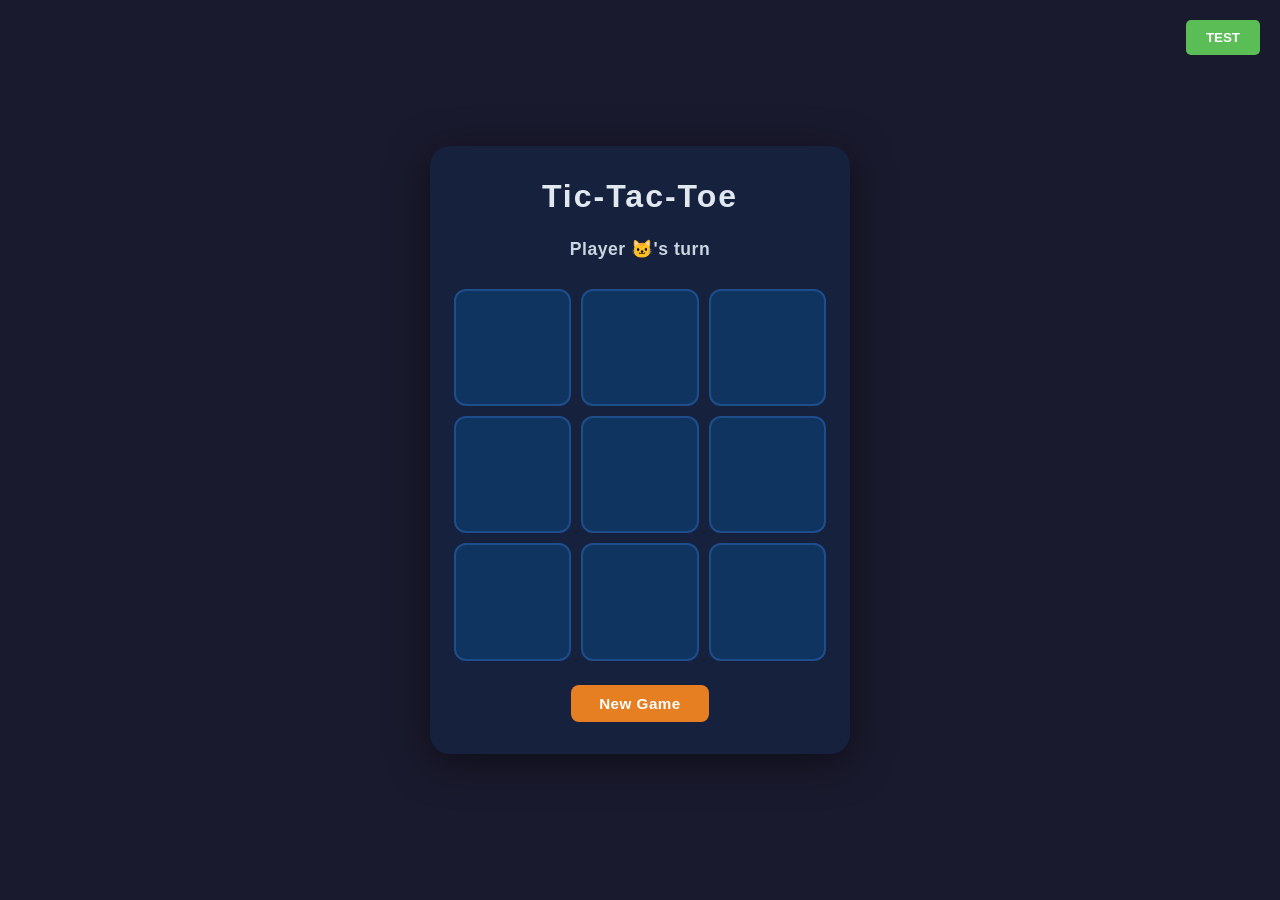
==== index.html @ 5aa10eed "experimento parte 2 2211721" ====
<!DOCTYPE html>
<html lang="en">
<head>
  <meta charset="UTF-8" />
  <meta name="viewport" content="width=device-width, initial-scale=1.0" />
  <title>Tic-Tac-Toe</title>
  <link rel="stylesheet" href="style.css" />
  <style>
    .test-btn {
      position: absolute;
      top: 20px;
      right: 20px;
      background-color: #5bbd56;
      color: white;
      border: none;
      padding: 10px 20px;
      border-radius: 5px;
      cursor: pointer;
      font-weight: bold;
    }
    .test-btn:hover {
      background-color: #4CAF50;
    }
  </style>
</head>
<body>
  <div class="container">
    <button class="test-btn" onclick="window.open('tests.html', '_blank', 'width=800,height=600')">TEST</button>
    <h1>Tic-Tac-Toe</h1>

    <div class="status" id="status">Player 🐱's turn</div>

    <div class="board" id="board">
      <button class="cell" data-index="0"></button>
      <button class="cell" data-index="1"></button>
      <button class="cell" data-index="2"></button>
      <button class="cell" data-index="3"></button>
      <button class="cell" data-index="4"></button>
      <button class="cell" data-index="5"></button>
      <button class="cell" data-index="6"></button>
      <button class="cell" data-index="7"></button>
      <button class="cell" data-index="8"></button>
    </div>

    <div class="actions">
      <button class="btn" id="restart">New Game</button>
    </div>
  </div>

  <script src="game.js"></script>
  <script src="script.js"></script>
</body>
</html>
---- style.css ----
*, *::before, *::after {
  box-sizing: border-box;
  margin: 0;
  padding: 0;
}

body {
  min-height: 100vh;
  display: flex;
  align-items: center;
  justify-content: center;
  background: #1a1a2e;
  font-family: 'Segoe UI', Tahoma, Geneva, Verdana, sans-serif;
  color: #eee;
}

.container {
  display: flex;
  flex-direction: column;
  align-items: center;
  gap: 24px;
  padding: 32px 24px;
  background: #16213e;
  border-radius: 20px;
  box-shadow: 0 8px 40px rgba(0, 0, 0, 0.5);
  width: min(420px, 95vw);
}

h1 {
  font-size: 2rem;
  letter-spacing: 2px;
  color: #e2e8f0;
}

/* Scoreboard */
.scoreboard {
  display: flex;
  gap: 24px;
  width: 100%;
  justify-content: center;
}

.score {
  display: flex;
  flex-direction: column;
  align-items: center;
  background: #0f3460;
  border-radius: 12px;
  padding: 12px 28px;
  gap: 4px;
  min-width: 80px;
}

.score-label {
  font-size: 0.85rem;
  text-transform: uppercase;
  letter-spacing: 1px;
  color: #94a3b8;
}

.score-label.x-color {
  color: #f97316;
}

.score-label.o-color {
  color: #38bdf8;
}

.score-value {
  font-size: 1.8rem;
  font-weight: 700;
  color: #e2e8f0;
}

/* Status */
.status {
  font-size: 1.1rem;
  font-weight: 600;
  letter-spacing: 0.5px;
  min-height: 1.6rem;
  color: #cbd5e1;
  transition: color 0.2s;
}

.status.win {
  color: #4ade80;
  font-size: 1.25rem;
}

.status.draw {
  color: #facc15;
}

/* Board */
.board {
  display: grid;
  grid-template-columns: repeat(3, 1fr);
  gap: 10px;
  width: 100%;
}

.cell {
  aspect-ratio: 1;
  background: #0f3460;
  border: 2px solid #1e4d8c;
  border-radius: 12px;
  cursor: pointer;
  font-size: 2.8rem;
  font-weight: 800;
  color: inherit;
  transition: background 0.15s, transform 0.1s, border-color 0.15s;
  display: flex;
  align-items: center;
  justify-content: center;
  line-height: 1;
}

.cell:hover:not(:disabled) {
  background: #1a5276;
  border-color: #2e86c1;
  transform: scale(1.04);
}

.cell:disabled {
  cursor: default;
}

.cell.cat {
  color: #f97316;
}

.cell.dog {
  color: #38bdf8;
}

.cell.winning {
  background: #14532d;
  border-color: #4ade80;
  animation: pop 0.3s ease;
}

@keyframes pop {
  0%   { transform: scale(1); }
  50%  { transform: scale(1.12); }
  100% { transform: scale(1); }
}

.cell.placed {
  animation: place 0.18s ease;
}

@keyframes place {
  0%   { transform: scale(0.7); opacity: 0.4; }
  100% { transform: scale(1);   opacity: 1; }
}

/* Actions */
.actions {
  display: flex;
  gap: 12px;
}

.btn {
  padding: 10px 28px;
  border: none;
  border-radius: 8px;
  font-size: 0.95rem;
  font-weight: 600;
  cursor: pointer;
  background: #e67e22;
  color: #fff;
  letter-spacing: 0.5px;
  transition: background 0.15s, transform 0.1s;
}

.btn:hover {
  background: #cf6d17;
  transform: translateY(-1px);
}

.btn:active {
  transform: translateY(0);
}

.btn-secondary {
  background: #2d3748;
  color: #94a3b8;
}

.btn-secondary:hover {
  background: #4a5568;
  color: #e2e8f0;
}
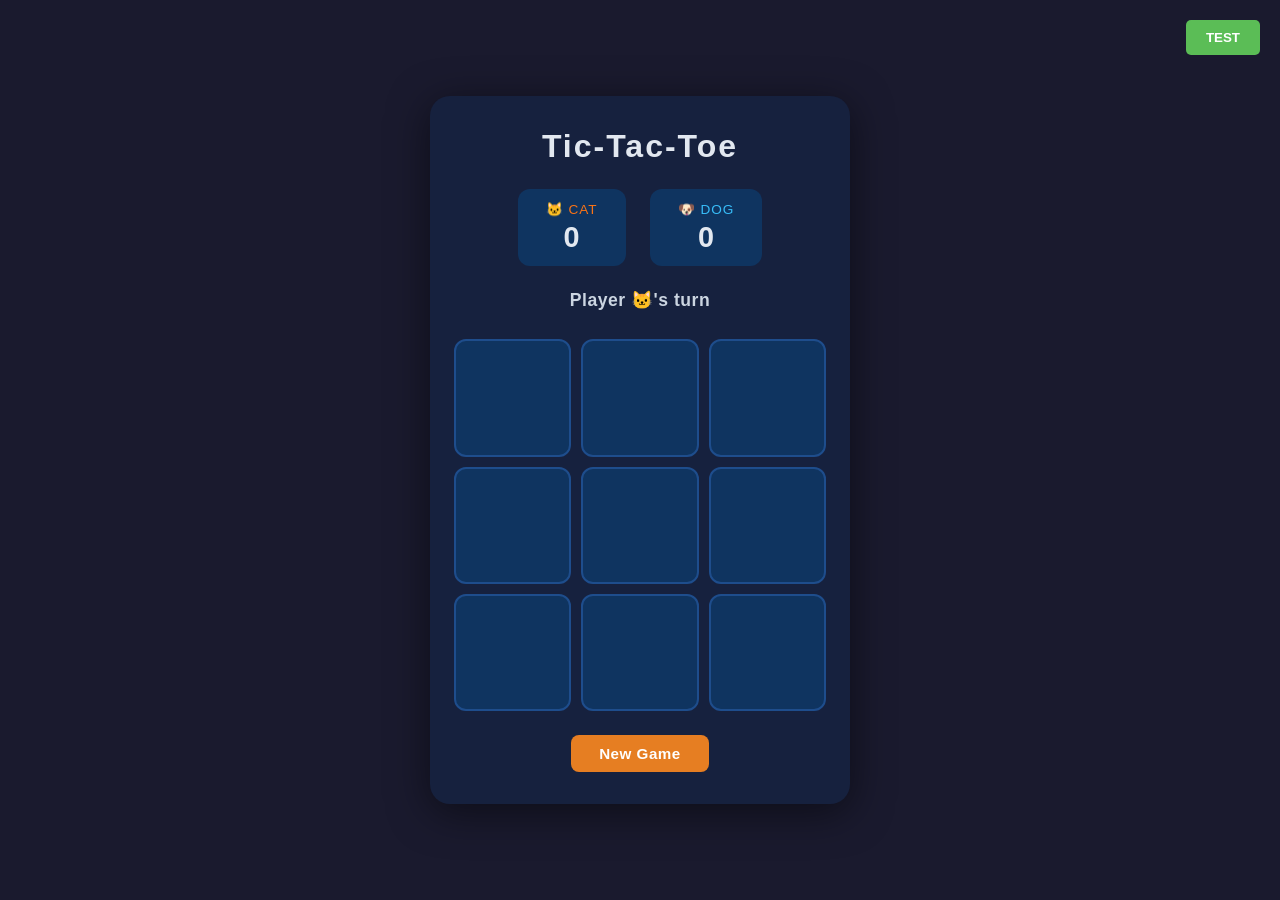
==== commit a22b3ac2: "experimento parte 2.2 2211721" ====
--- a/index.html
+++ b/index.html
@@ -28,6 +28,17 @@
     <button class="test-btn" onclick="window.open('tests.html', '_blank', 'width=800,height=600')">TEST</button>
     <h1>Tic-Tac-Toe</h1>
 
+    <div class="scoreboard">
+      <div class="score">
+        <span class="score-label x-color">🐱 Cat</span>
+        <span class="score-value" id="score-cat">0</span>
+      </div>
+      <div class="score">
+        <span class="score-label o-color">🐶 Dog</span>
+        <span class="score-value" id="score-dog">0</span>
+      </div>
+    </div>
+
     <div class="status" id="status">Player 🐱's turn</div>
 
     <div class="board" id="board">
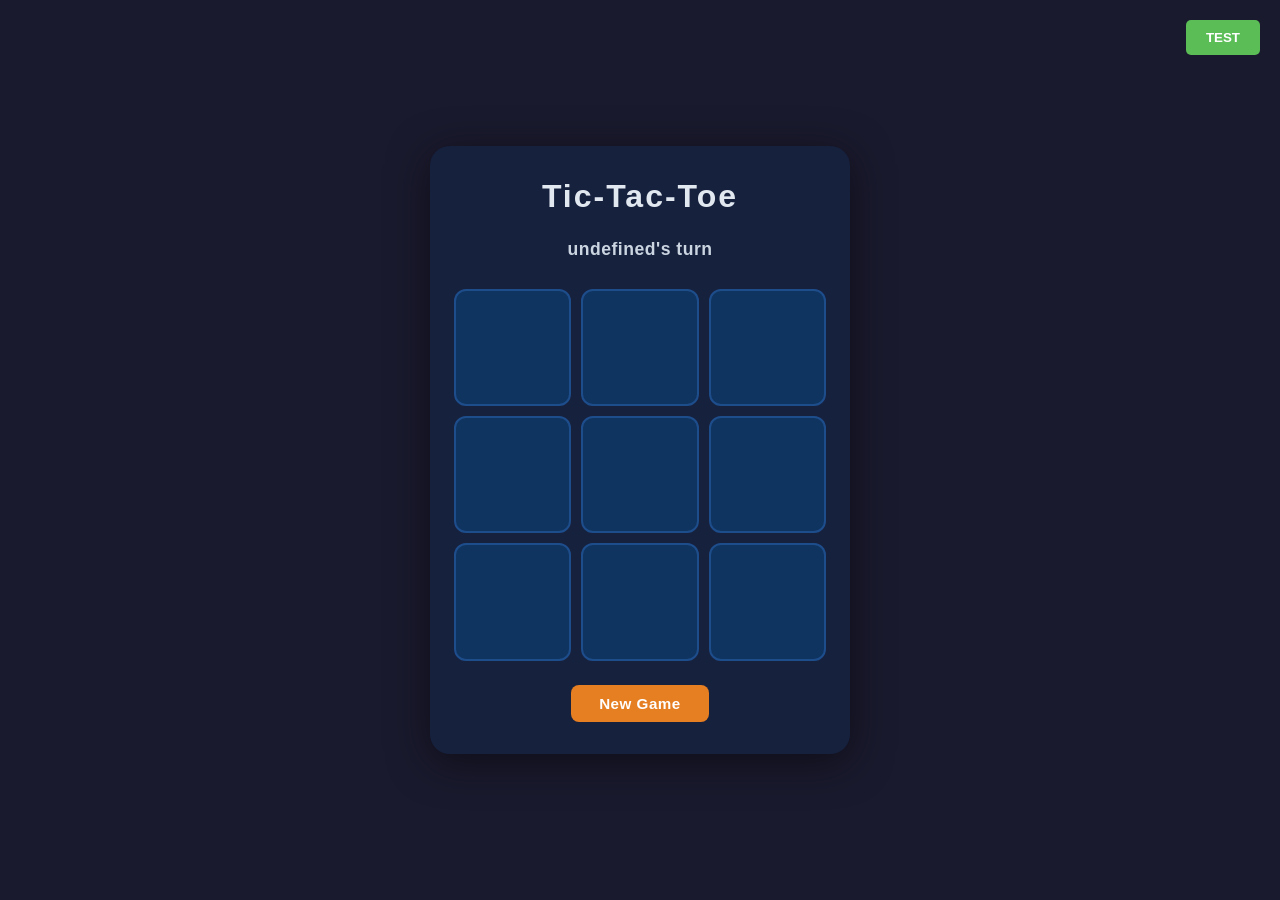
==== commit 2dab6931: "Tarefa 1: substituir X/O por 🐱/🐶 no jogo da velha" ====
--- a/index.html
+++ b/index.html
@@ -28,18 +28,7 @@
     <button class="test-btn" onclick="window.open('tests.html', '_blank', 'width=800,height=600')">TEST</button>
     <h1>Tic-Tac-Toe</h1>
 
-    <div class="scoreboard">
-      <div class="score">
-        <span class="score-label x-color">🐱 Cat</span>
-        <span class="score-value" id="score-cat">0</span>
-      </div>
-      <div class="score">
-        <span class="score-label o-color">🐶 Dog</span>
-        <span class="score-value" id="score-dog">0</span>
-      </div>
-    </div>
-
-    <div class="status" id="status">Player 🐱's turn</div>
+    <div class="status" id="status">🐱's turn</div>
 
     <div class="board" id="board">
       <button class="cell" data-index="0"></button>
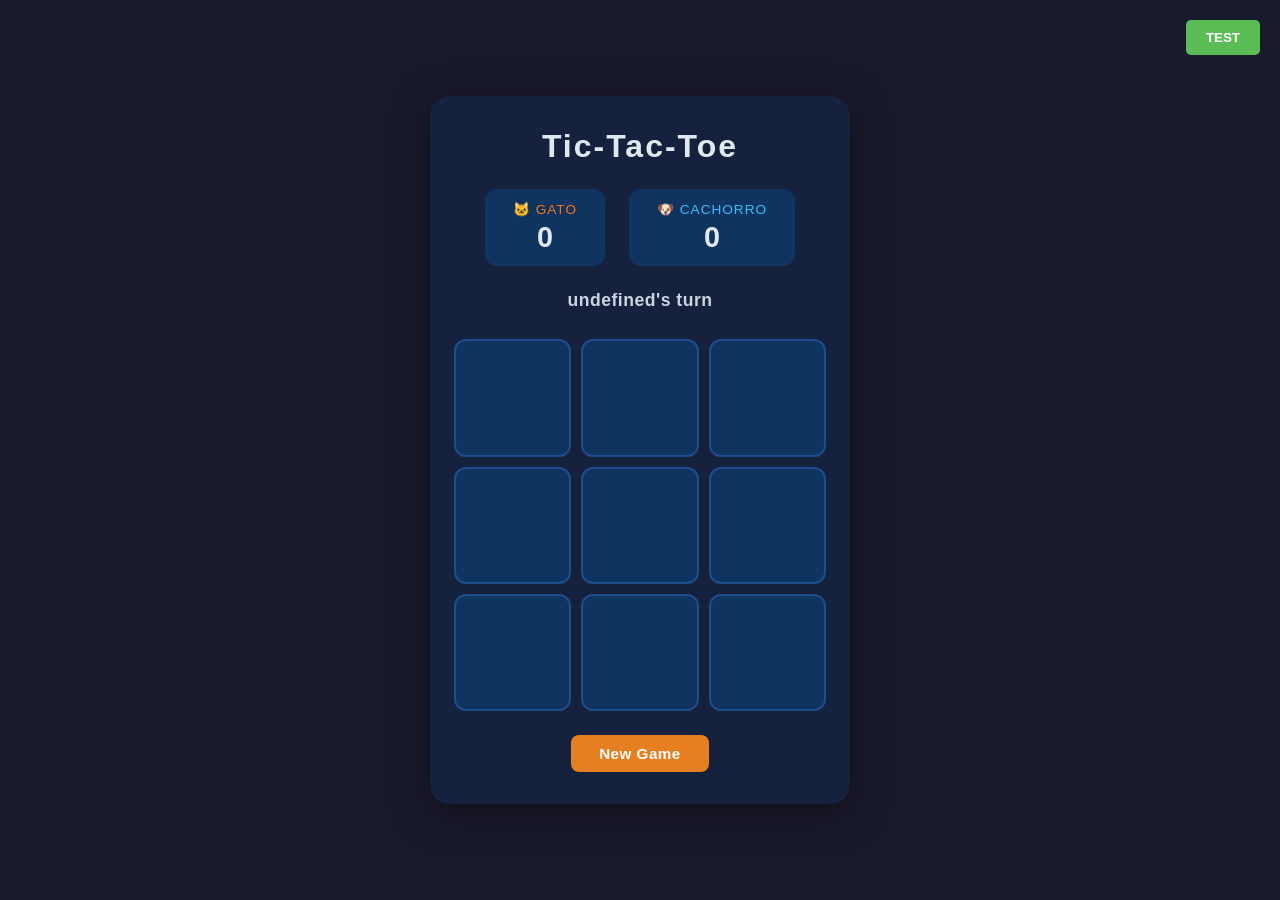
==== commit 83f22818: "Tarefa 2: implementa placar de pontuação para 🐱 e 🐶" ====
--- a/index.html
+++ b/index.html
@@ -28,6 +28,18 @@
     <button class="test-btn" onclick="window.open('tests.html', '_blank', 'width=800,height=600')">TEST</button>
     <h1>Tic-Tac-Toe</h1>
 
+    <!-- Scoreboard -->
+    <div class="scoreboard">
+      <div class="score">
+        <span class="score-label x-color">🐱 Gato</span>
+        <span class="score-value" id="scoreX">0</span>
+      </div>
+      <div class="score">
+        <span class="score-label o-color">🐶 Cachorro</span>
+        <span class="score-value" id="scoreO">0</span>
+      </div>
+    </div>
+
     <div class="status" id="status">🐱's turn</div>
 
     <div class="board" id="board">
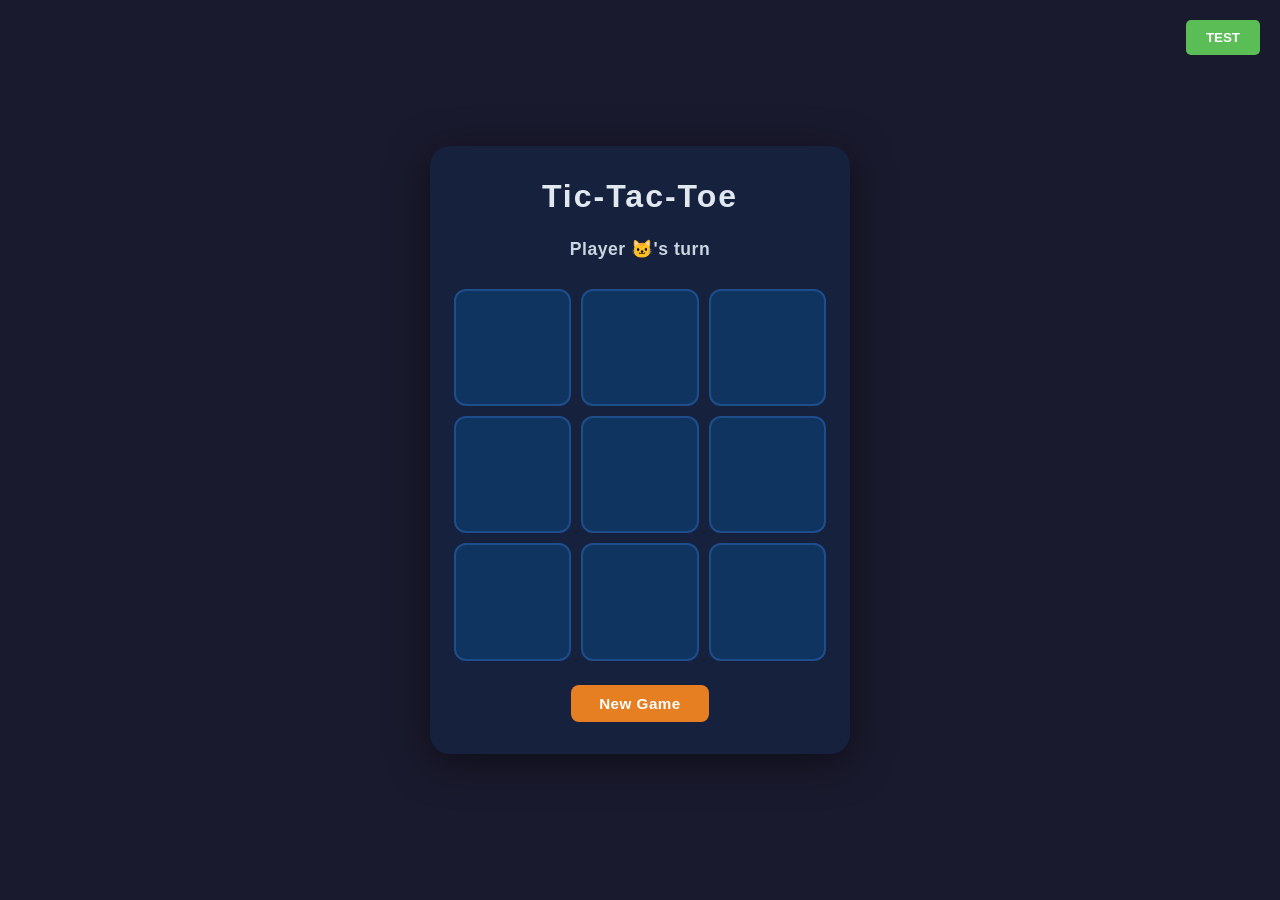
==== commit 0c34aaac: "tarefa 1" ====
--- a/index.html
+++ b/index.html
@@ -28,19 +28,7 @@
     <button class="test-btn" onclick="window.open('tests.html', '_blank', 'width=800,height=600')">TEST</button>
     <h1>Tic-Tac-Toe</h1>
 
-    <!-- Scoreboard -->
-    <div class="scoreboard">
-      <div class="score">
-        <span class="score-label x-color">🐱 Gato</span>
-        <span class="score-value" id="scoreX">0</span>
-      </div>
-      <div class="score">
-        <span class="score-label o-color">🐶 Cachorro</span>
-        <span class="score-value" id="scoreO">0</span>
-      </div>
-    </div>
-
-    <div class="status" id="status">🐱's turn</div>
+    <div class="status" id="status">Player 🐱's turn</div>
 
     <div class="board" id="board">
       <button class="cell" data-index="0"></button>
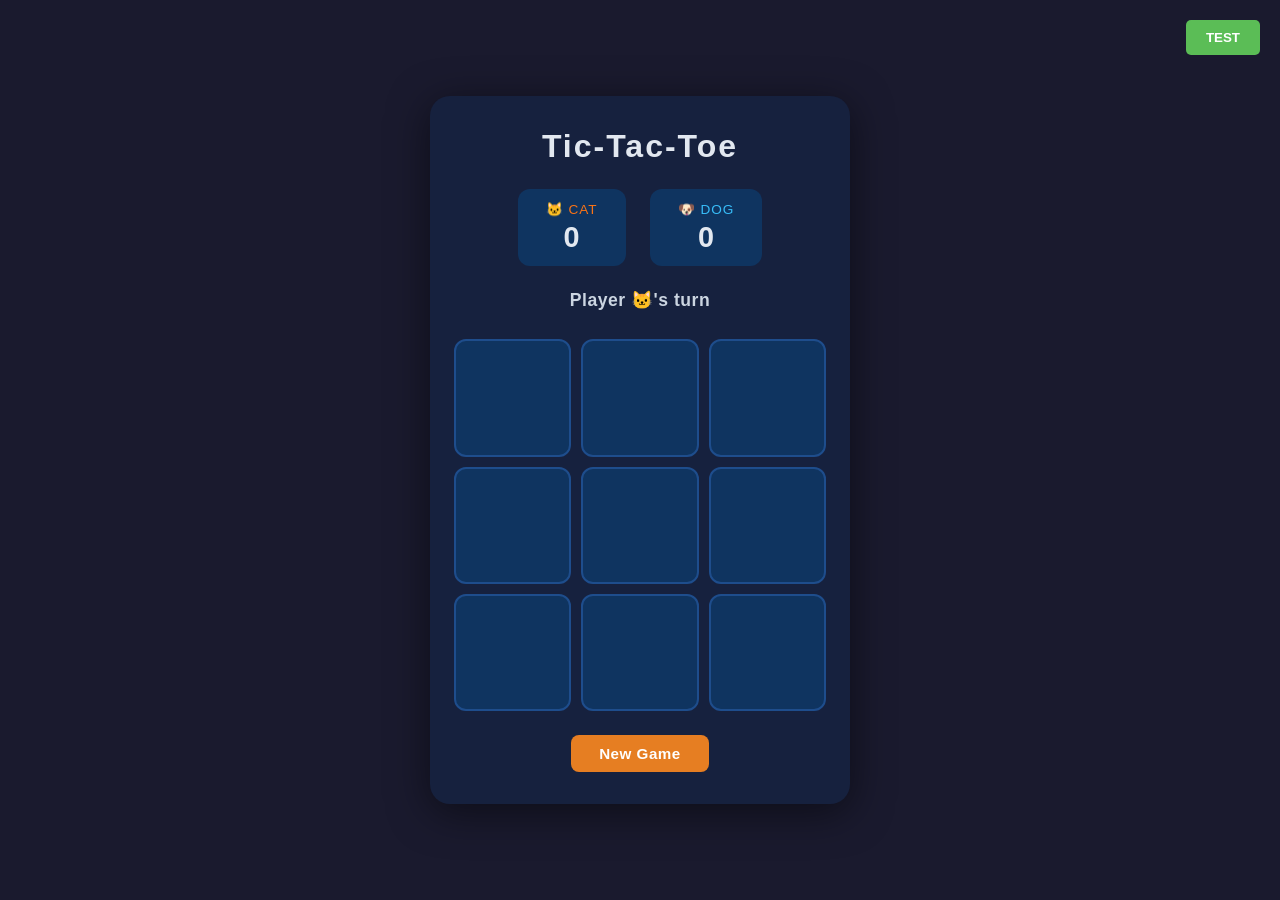
==== commit 3d5f8b06: "tarefa 2" ====
--- a/index.html
+++ b/index.html
@@ -28,6 +28,18 @@
     <button class="test-btn" onclick="window.open('tests.html', '_blank', 'width=800,height=600')">TEST</button>
     <h1>Tic-Tac-Toe</h1>
 
+    <!-- Scoreboard -->
+    <div class="scoreboard">
+      <div class="score">
+        <span class="score-label x-color">🐱 Cat</span>
+        <span class="score-value" id="score-cat">0</span>
+      </div>
+      <div class="score">
+        <span class="score-label o-color">🐶 Dog</span>
+        <span class="score-value" id="score-dog">0</span>
+      </div>
+    </div>
+
     <div class="status" id="status">Player 🐱's turn</div>
 
     <div class="board" id="board">
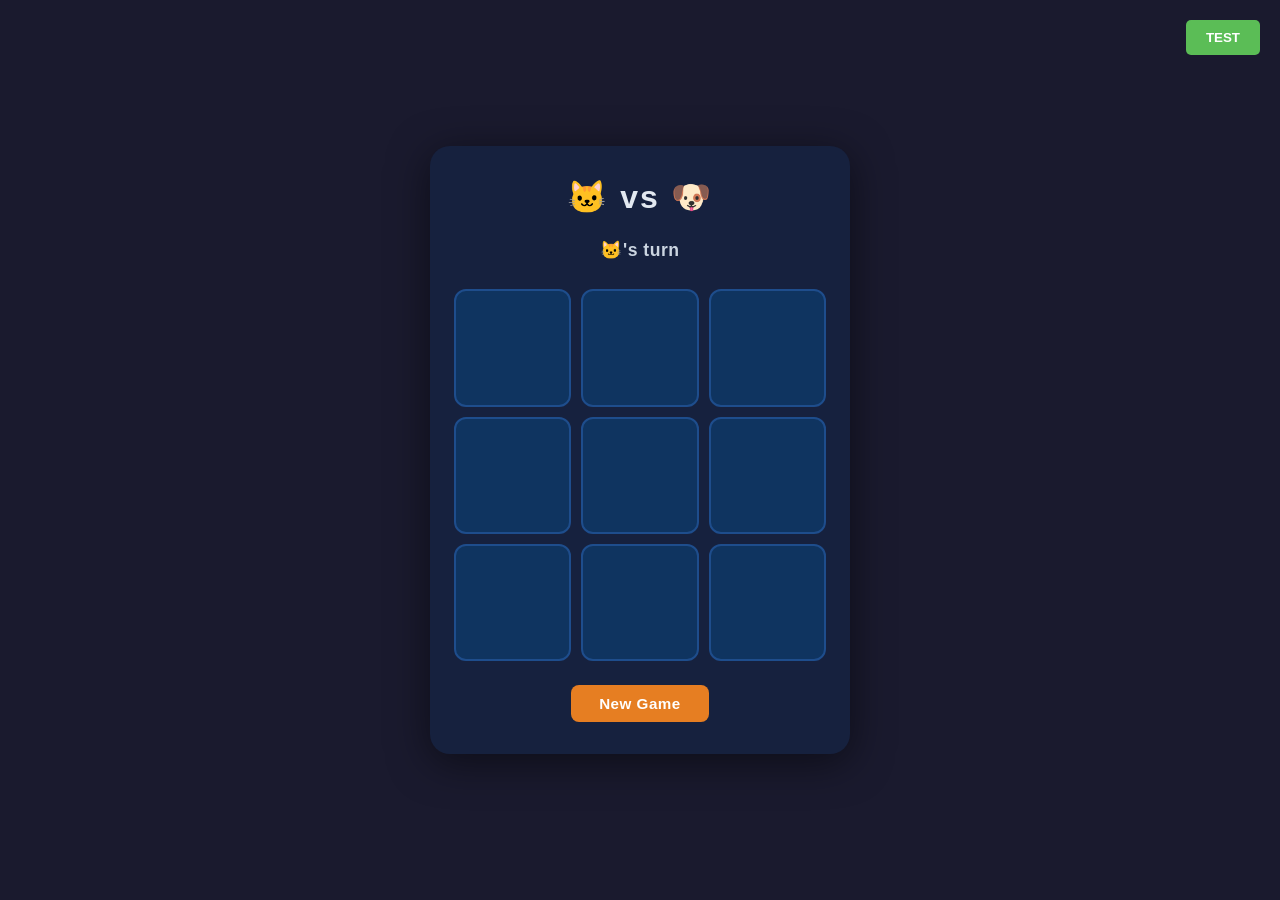
==== commit f7700b81: "tarefa 1" ====
--- a/index.html
+++ b/index.html
@@ -26,21 +26,9 @@
 <body>
   <div class="container">
     <button class="test-btn" onclick="window.open('tests.html', '_blank', 'width=800,height=600')">TEST</button>
-    <h1>Tic-Tac-Toe</h1>
+    <h1>🐱 vs 🐶</h1>
 
-    <!-- Scoreboard -->
-    <div class="scoreboard">
-      <div class="score">
-        <span class="score-label x-color">🐱 Cat</span>
-        <span class="score-value" id="score-cat">0</span>
-      </div>
-      <div class="score">
-        <span class="score-label o-color">🐶 Dog</span>
-        <span class="score-value" id="score-dog">0</span>
-      </div>
-    </div>
-
-    <div class="status" id="status">Player 🐱's turn</div>
+    <div class="status" id="status">🐱's turn</div>
 
     <div class="board" id="board">
       <button class="cell" data-index="0"></button>
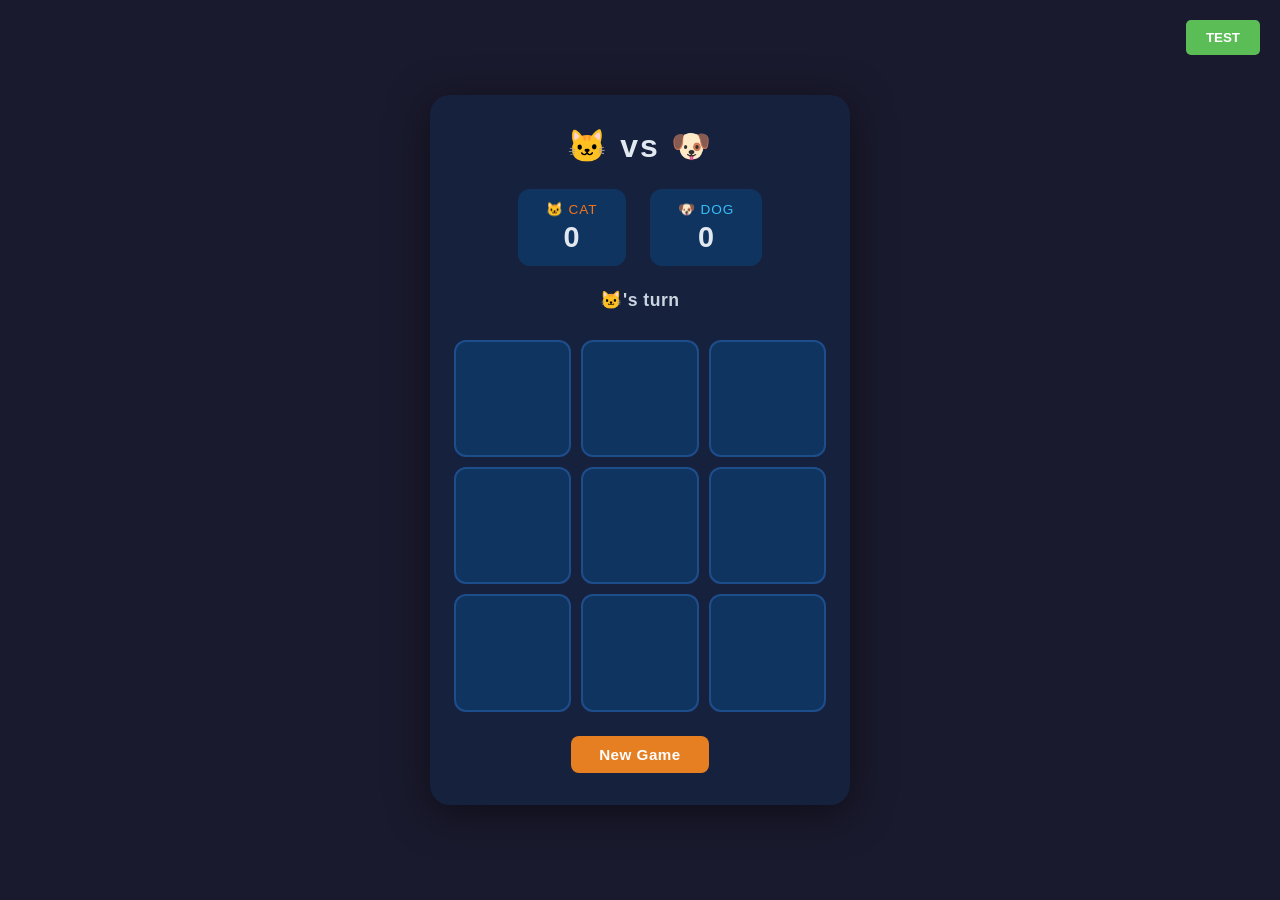
==== commit 453971c4: "tarefa 2" ====
--- a/index.html
+++ b/index.html
@@ -28,6 +28,17 @@
     <button class="test-btn" onclick="window.open('tests.html', '_blank', 'width=800,height=600')">TEST</button>
     <h1>🐱 vs 🐶</h1>
 
+    <div class="scoreboard" id="scoreboard">
+      <div class="score">
+        <span class="score-label cat-color">🐱 Cat</span>
+        <span class="score-value" id="score-cat">0</span>
+      </div>
+      <div class="score">
+        <span class="score-label dog-color">🐶 Dog</span>
+        <span class="score-value" id="score-dog">0</span>
+      </div>
+    </div>
+
     <div class="status" id="status">🐱's turn</div>
 
     <div class="board" id="board">
--- a/style.css
+++ b/style.css
@@ -58,11 +58,11 @@
   color: #94a3b8;
 }
 
-.score-label.x-color {
+.score-label.cat-color {
   color: #f97316;
 }
 
-.score-label.o-color {
+.score-label.dog-color {
   color: #38bdf8;
 }
 
